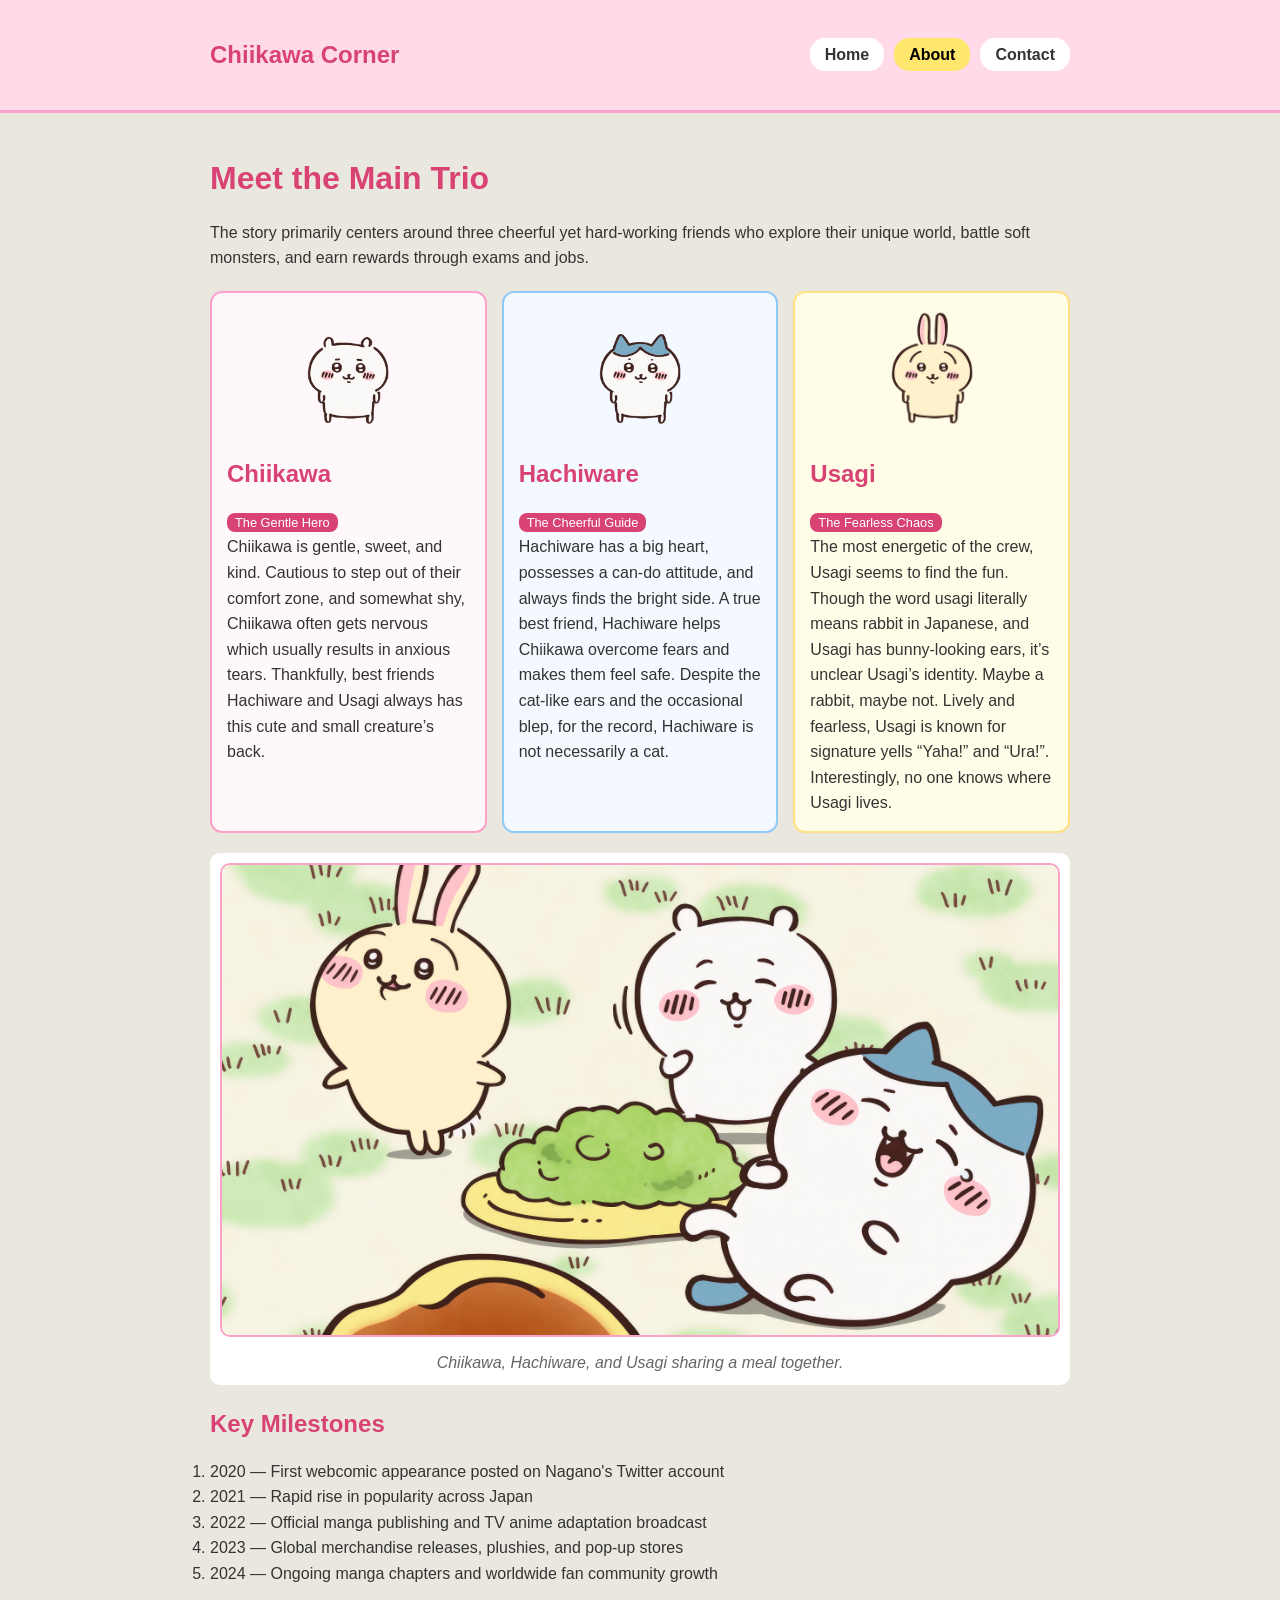
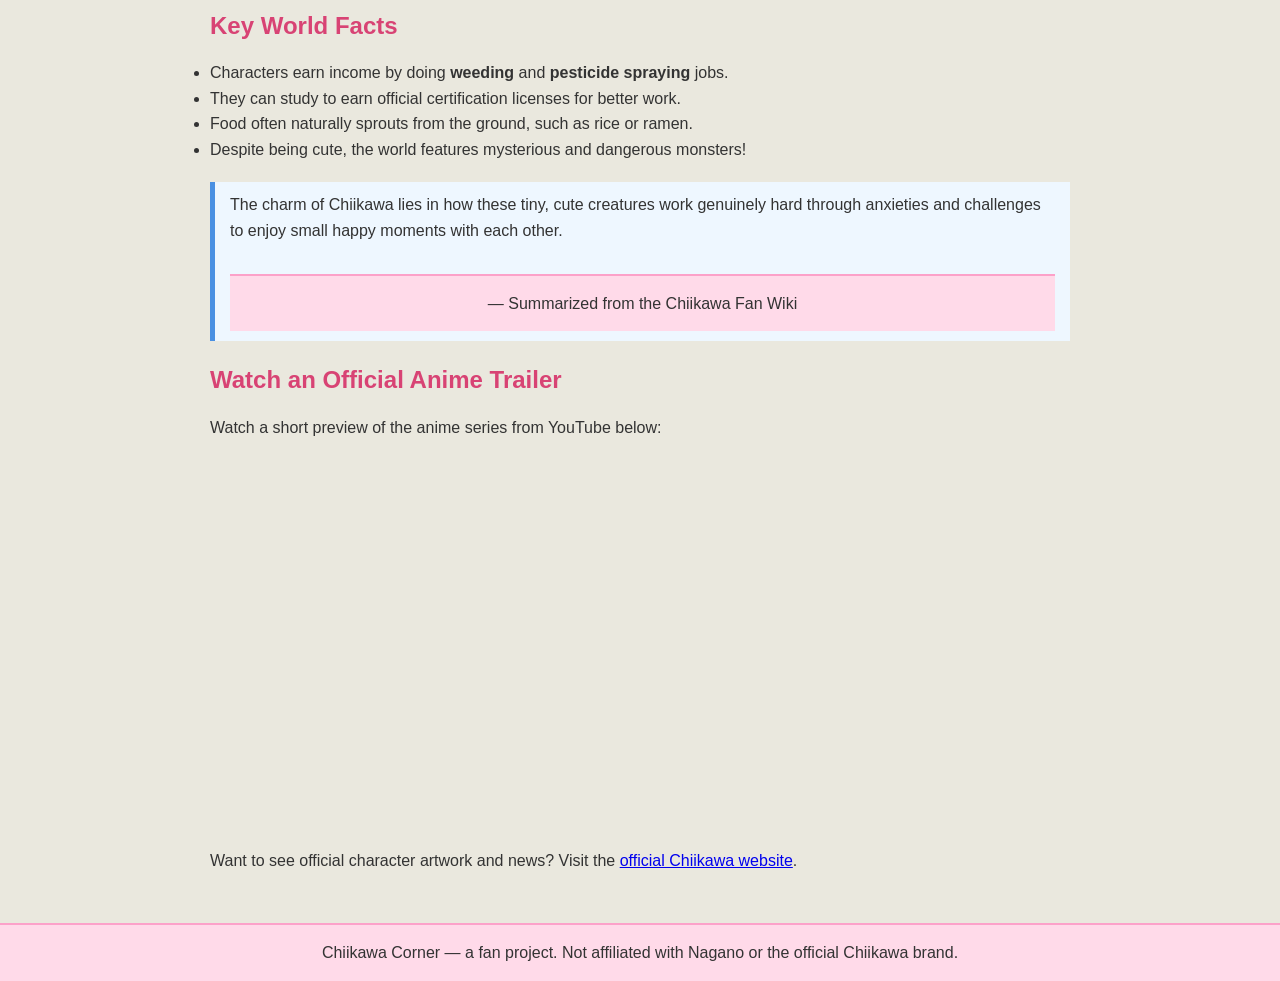
==== about.html @ 9dc70560 "Final commit" ====
<!DOCTYPE html>
<html lang="en">
<head>
  <meta charset="UTF-8">
  <meta name="viewport" content="width=device-width, initial-scale=1.0">
  <title>Chiikawa Corner - Main Trio</title>
  <link rel="stylesheet" href="css/style.css">
</head>
<body>

  <header>
    <div class="container">
      <p class="site-title">Chiikawa Corner</p>
      <nav>
        <ul>
          <li><a href="index.html">Home</a></li>
          <li><a href="about.html" class="active">About</a></li>
          <li><a href="contact.html">Contact</a></li>
        </ul>
      </nav>
    </div>
  </header>

  <main>
    <div class="container">

      <h1>Meet the Main Trio</h1>
      <p>The story primarily centers around three cheerful yet hard-working friends who explore their unique world, battle soft monsters, and earn rewards through exams and jobs.</p>

      <div class="character-grid">
        <article class="character-card chiikawa-card">
          <div class="card-image">
            <img src="images/chiikawa.png" alt="Chiikawa">
          </div>
          <h2>Chiikawa</h2>
          <span class="badge">The Gentle Hero</span>
          <p>Chiikawa is gentle, sweet, and kind. Cautious to step out of their comfort zone, and somewhat shy, Chiikawa often gets nervous which usually results in anxious tears. Thankfully, best friends Hachiware and Usagi always has this cute and small creature’s back. </p>
        </article>

        <article class="character-card hachiware-card">
          <div class="card-image">
            <img src="images/hachiware.png" alt="Hachiware">
          </div>
          <h2>Hachiware</h2>
          <span class="badge">The Cheerful Guide</span>
          <p>Hachiware has a big heart, possesses a can-do attitude, and always finds the bright side. A true best friend, Hachiware helps Chiikawa overcome fears and makes them feel safe. Despite the cat-like ears and the occasional blep, for the record, Hachiware is not necessarily a cat.</p>   
        </article>

        <article class="character-card usagi-card">
          <div class="card-image">
            <img src="images/usagi.png" alt="Usagi">
          </div>
          <h2>Usagi</h2>
          <span class="badge">The Fearless Chaos</span>
          <p>The most energetic of the crew, Usagi seems to find the fun. Though the word usagi literally means rabbit in Japanese, and Usagi has bunny-looking ears, it’s unclear Usagi’s identity. Maybe a rabbit, maybe not. Lively and fearless, Usagi is known for signature yells “Yaha!” and “Ura!”. Interestingly, no one knows where Usagi lives.</p>
        </article>

      </div>

      <figure>
        <img src="images/characters.png" alt="Chiikawa, Hachiware and Usagi">
        <figcaption>Chiikawa, Hachiware, and Usagi sharing a meal together.</figcaption>
      </figure>

      <h2>Key Milestones</h2>
      <ol>
        <li>2020 — First webcomic appearance posted on Nagano's Twitter account</li>
        <li>2021 — Rapid rise in popularity across Japan</li>
        <li>2022 — Official manga publishing and TV anime adaptation broadcast</li>
        <li>2023 — Global merchandise releases, plushies, and pop-up stores</li>
        <li>2024 — Ongoing manga chapters and worldwide fan community growth</li>
      </ol>

      <h2>Key World Facts</h2>
      <ul>
        <li>Characters earn income by doing <strong>weeding</strong> and <strong>pesticide spraying</strong> jobs.</li>
        <li>They can study to earn official certification licenses for better work.</li>
        <li>Food often naturally sprouts from the ground, such as rice or ramen.</li>
        <li>Despite being cute, the world features mysterious and dangerous monsters!</li>
      </ul>

      <blockquote>
        <p>The charm of Chiikawa lies in how these tiny, cute creatures work genuinely hard through anxieties and challenges to enjoy small happy moments with each other.</p>
        <footer>— Summarized from the Chiikawa Fan Wiki</footer>
      </blockquote>

      <h2>Watch an Official Anime Trailer</h2>
      <p>Watch a short preview of the anime series from YouTube below:</p>
      
      <div class="media-frame">
        <iframe width="100%" height="360" src="https://www.youtube.com/embed/N5439yrq_l8"
          title="Chiikawa anime official trailer" frameborder="0"
          allow="accelerometer; autoplay; clipboard-write; encrypted-media; gyroscope; picture-in-picture"
          allowfullscreen></iframe>
      </div>

      <p>Want to see official character artwork and news? Visit the 
        <a href="https://www.chiikawaofficial.com/" target="_blank" rel="noopener">official Chiikawa website</a>.
      </p>

    </div>
  </main>

  <footer>
    <p>Chiikawa Corner — a fan project. Not affiliated with Nagano or the official Chiikawa brand.</p>
  </footer>

</body>
</html>
---- css/style.css ----
* {
    box-sizing: border-box;
    margin: 0;
    padding: 0;
}

body {
    font-family: Arial, sans-serif;
    background-color: #eae8de;
    color: #333;
    line-height: 1.6;
}

.container {
    max-width: 900px;
    margin: 0 auto;
    padding: 20px;
}


header {
    background-color: #ffdae9;
    padding: 1rem 0;
    border-bottom: 3px solid #fca1c9;
}

header .container {
    display: flex;
    justify-content: space-between;
    align-items: center;
}

.site-title {
    font-size: 1.5rem;
    font-weight: bold;
    color: #d84374;
}

nav ul {
    list-style: none;
    display: flex;
    gap: 10px;
}

nav a {
    text-decoration: none;
    color: #333;
    background-color: white;
    padding: 8px 15px;
    border-radius: 15px;
    font-weight: bold;
}


nav a:hover, nav a.active {
    background-color: #ffe66d;
    color: black;
}


.hero {
    background-color: #e0f7fa;
    text-align: center;
    padding: 30px 20px;
    border-bottom: 2px dashed #4dd0e1;
}

.hero h1 {
    color: #00838f;
    margin-bottom: 10px;
}


h1, h2, h3 {
    color: #d84374;
    margin-bottom: 15px;
    margin-top: 20px;
}


#intro-highlight {
    background-color: #fff0f5;
    border: 2px dashed rgb(255, 105, 180);
    padding: 15px;
    border-radius: 10px;
    margin-bottom: 20px;
}


.character-grid {
    display: flex;
    gap: 15px;
    flex-wrap: wrap;
    margin: 20px 0;
}

.character-card {
    flex: 1;
    min-width: 250px;
    background-color: white;
    border: 2px solid #fca1c9;
    border-radius: 12px;
    padding: 15px;
}

.chiikawa-card { background-color: #fff8fa; }
.hachiware-card { background-color: #f4f8ff; border-color: #90caf9; }
.usagi-card { background-color: #fffde7; border-color: #ffe082; }

.card-image {
    text-align: center;
    margin-bottom: 12px;
}

.card-image img {
    max-height: 120px;
    width: auto;
    border: none;
    background: transparent;
}

.badge {
    background-color: #d84374;
    color: white;
    font-size: 0.8rem;
    padding: 2px 8px;
    border-radius: 8px;
}


img {
    max-width: 100%;
    height: auto;
    border-radius: 10px;
    border: 2px solid #fca1c9;
}

figure {
    text-align: center;
    background: white;
    padding: 10px;
    border-radius: 10px;
    margin: 20px 0;
}

figcaption {
    font-style: italic;
    color: #666;
    margin-top: 5px;
}

blockquote {
    background-color: #eef7ff;
    border-left: 5px solid rgb(74, 144, 226); 
    padding: 10px 15px;
    margin: 20px 0;
}

.media-frame {
    margin: 20px 0;
}


table {
    width: 100%;
    border-collapse: collapse;
    margin: 20px 0;
    background: white;
}

caption {
    font-weight: bold;
    color: #d84374;
    text-align: left;
    margin-bottom: 5px;
}

th, td {
    padding: 10px;
    border: 1px solid #ffd1dc;
    text-align: left;
}

thead tr {
    background-color: #ffc0cb;
}

tbody tr:nth-child(even) {
    background-color: #fff9fb;
}


fieldset {
    border: 2px solid #fca1c9;
    border-radius: 10px;
    padding: 15px;
    margin-bottom: 15px;
    background: white;
}

legend {
    color: #d84374;
    font-weight: bold;
    padding: 0 5px;
}

.field {
    margin-bottom: 12px;
    display: flex;
    flex-direction: column;
}

.field label {
    font-weight: bold;
    margin-bottom: 4px;
}

input[type="text"],
input[type="email"],
input[type="date"],
input[type="number"],
textarea {
    padding: 8px;
    border: 1px solid #ccc;
    border-radius: 5px;
}


input:focus, textarea:focus {
    outline: none;
    border-color: #d84374;
    background-color: #fff0f5;
}

button[type="submit"] {
    background-color: #fca1c9;
    color: white;
    border: none;
    padding: 10px 20px;
    font-weight: bold;
    border-radius: 15px;
    cursor: pointer;
}

button[type="submit"]:hover {
    background-color: #d84374;
}


footer {
    background-color: #ffdae9;
    text-align: center;
    padding: 15px;
    margin-top: 30px;
    border-top: 2px solid #fca1c9;
}
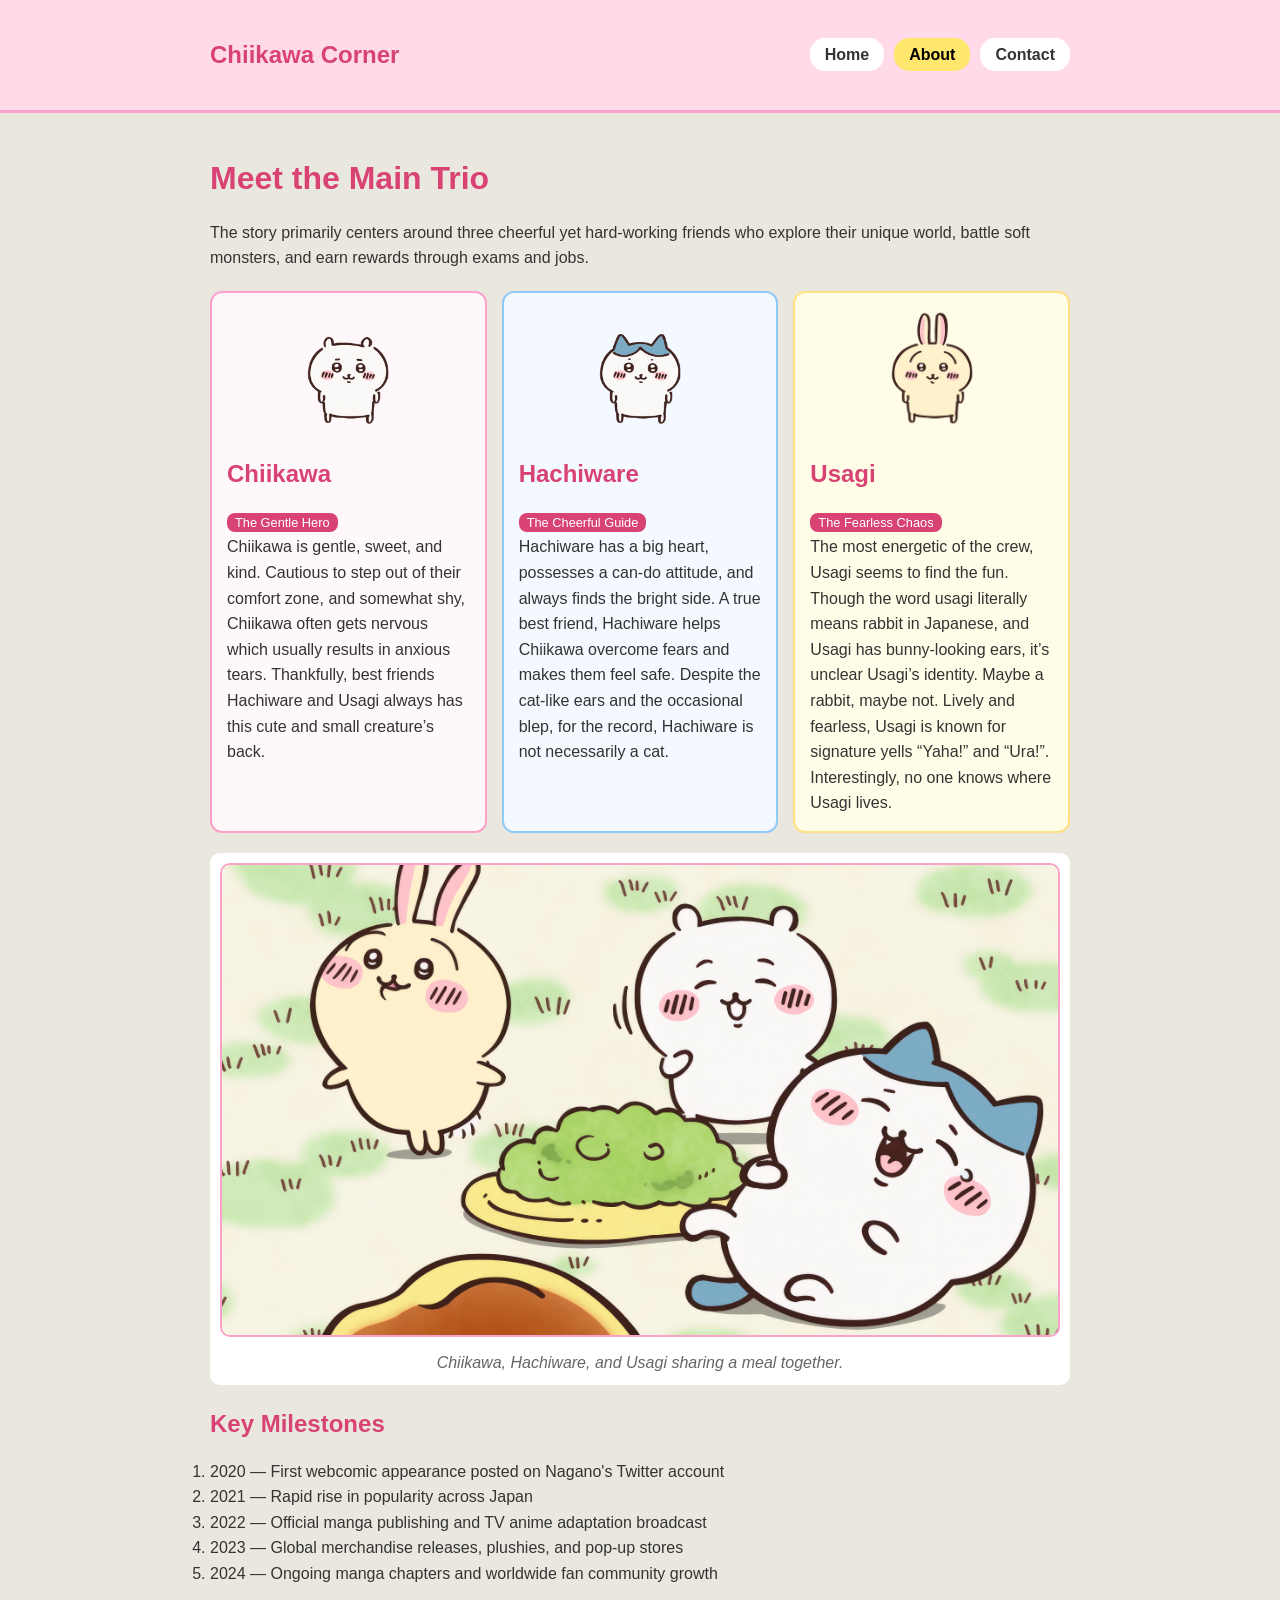
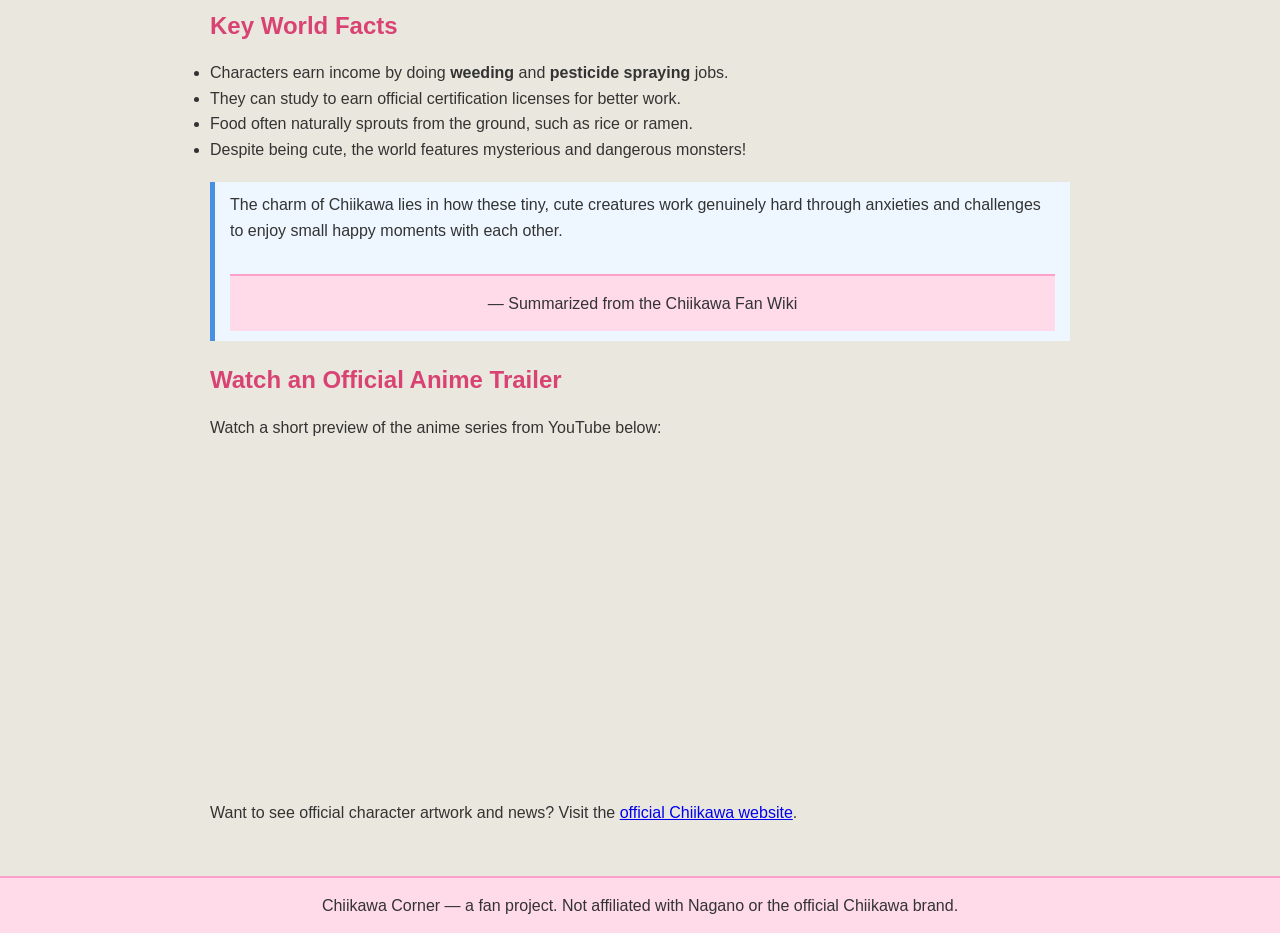
==== commit 60009161: "Minor changes" ====
--- a/about.html
+++ b/about.html
@@ -88,10 +88,8 @@
       <p>Watch a short preview of the anime series from YouTube below:</p>
       
       <div class="media-frame">
-        <iframe width="100%" height="360" src="https://www.youtube.com/embed/N5439yrq_l8"
-          title="Chiikawa anime official trailer" frameborder="0"
-          allow="accelerometer; autoplay; clipboard-write; encrypted-media; gyroscope; picture-in-picture"
-          allowfullscreen></iframe>
+       <iframe src="https://www.youtube.com/embed/N5439yrq_l8" title="Chiikawa anime official trailer" allow="accelerometer; autoplay; clipboard-write; encrypted-media; gyroscope; picture-in-picture" allowfullscreen>
+       </iframe>
       </div>
 
       <p>Want to see official character artwork and news? Visit the 
--- a/css/style.css
+++ b/css/style.css
@@ -158,9 +158,17 @@
 }
 
 .media-frame {
-    margin: 20px 0;
-}
-
+  border: 3px solid var(--mint);
+  border-radius: var(--radius);
+  overflow: hidden;
+}
+
+.media-frame iframe {
+  width: 100%;
+  height: 360px;
+  border: 0;
+  display: block;
+}
 
 table {
     width: 100%;
